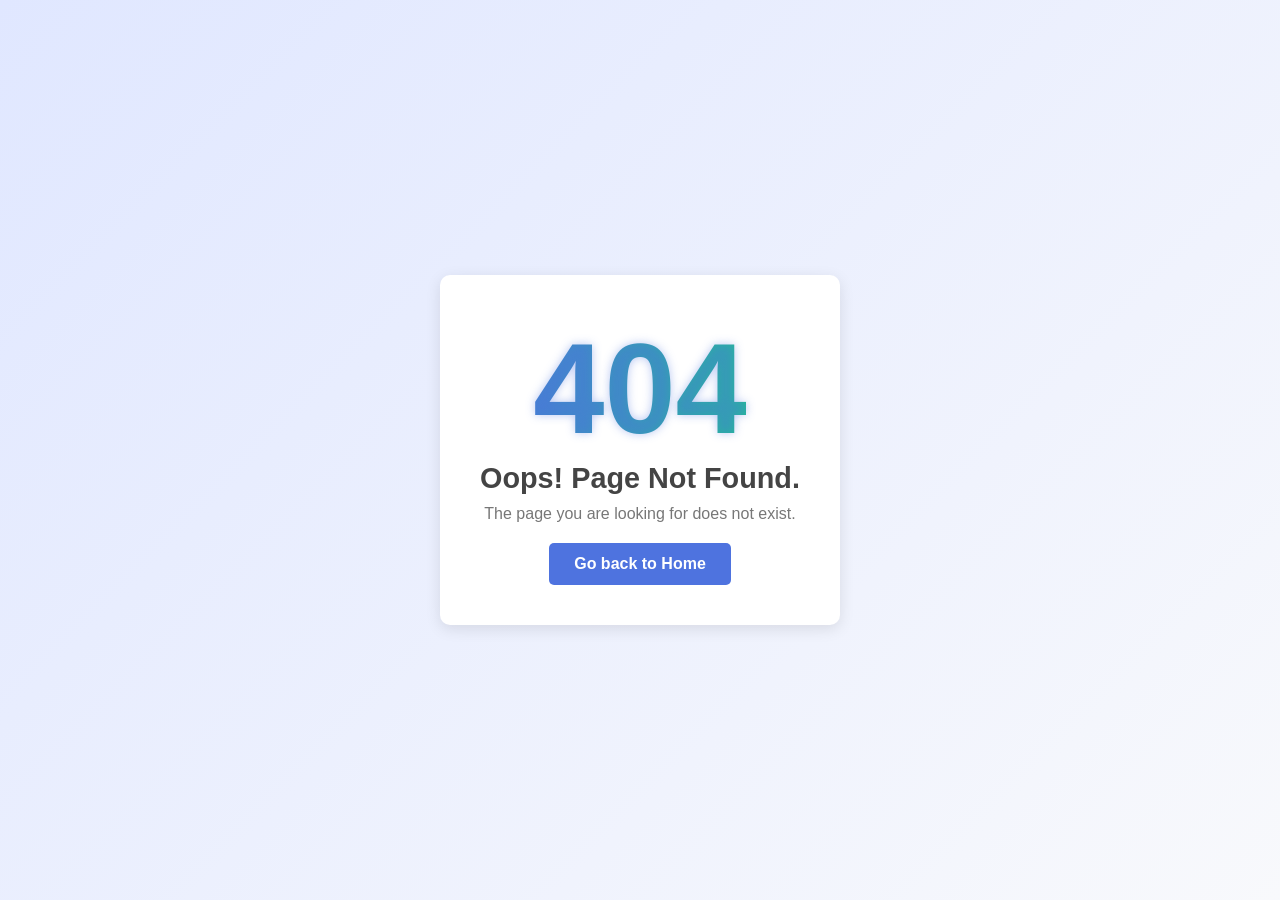
==== index.html @ c1e82f44 "Initial commit" ====
<!DOCTYPE html>
<html lang="en">
<head>
    <meta charset="UTF-8">
    <meta name="viewport" content="width=device-width, initial-scale=1.0">
    <title>Custom 404 Page</title>
    <link rel="stylesheet" href="styles.css">
</head>
<body>

    <main class ="container">
        <section class="error-wrapper">
        <h1 class="error-code">404</h1>
        <h2 class="error-message">Oops! Page Not Found.</h2>
        <p class="error-description">The page you are looking for does not exist.</p>
<a href="/" class="home-btn">Go back to Home</a>

        </section>

    </main>
</body>
</html>
---- styles.css ----
/* Reset default browser padding/margin */
* {
    margin: 0;
    padding: 0;
    box-sizing: border-box;
}

/* Full page layout */
body {
    font-family: Arial, sans-serif;
    background-color: #f8f9fc;
    display: flex;
    justify-content: center;
    align-items: center;
    height: 100vh;
}

/* Wrapper styling */
.error-wrapper {
    text-align: center;
    padding: 20px;
}

/* Big 404 */
.error-code {
    font-size: 8rem;
    font-weight: bold;
    color: #2e3a59;
}

/* Subtitle */
.error-message {
    font-size: 1.8rem;
    margin-bottom: 10px;
    color: #444;
}

/* Description */
.error-description {
    font-size: 1rem;
    color: #777;
    margin-bottom: 20px;
}

/* Button style */
.home-btn {
    display: inline-block;
    text-decoration: none;
    background-color: #4e73df;
    color: #fff;
    padding: 12px 25px;
    border-radius: 5px;
    font-weight: bold;
    transition: 0.3s ease;
}

/* Hover effect */
.home-btn:hover {
    background-color: #3752a6;
}

/* Day 8*/

.error-wrapper {
    background: #fff;
    padding: 40px;
    border-radius: 10px;
    box-shadow: 0 4px 15px rgba(0, 0, 0, 0.1);
}

body {
    background: linear-gradient(135deg, #e0e7ff, #f8f9fc);
}

.error-code {
    text-shadow: 0 0 10px rgba(78,115,223,0.4);
}

.error-code {
    background: linear-gradient(90deg, #4e73df, #1cc88a);
    -webkit-background-clip: text;
    color: transparent;
}

.home-btn {
    transform: scale(1);
    transition: 0.3s ease;
}

.home-btn:hover {
    transform: scale(1.05);
}

.error-wrapper {
    margin: 20px;
}

.error-img {
    max-width: 200px;
    margin-bottom: 20px;
}

/* ===== RESPONSIVENESS (Day 9) ===== */

/* Mobile screens */
@media (max-width: 480px) {
    .error-wrapper {
        padding: 25px;
    }

    .error-code {
        font-size: 5rem;
    }

    .error-message {
        font-size: 1.4rem;
    }

    .error-description {
        font-size: 0.95rem;
    }

    .home-btn {
        padding: 10px 20px;
        font-size: 0.95rem;
    }
}

/* Medium tablets */
@media (max-width: 768px) {
    .error-code {
        font-size: 6rem;
    }
}
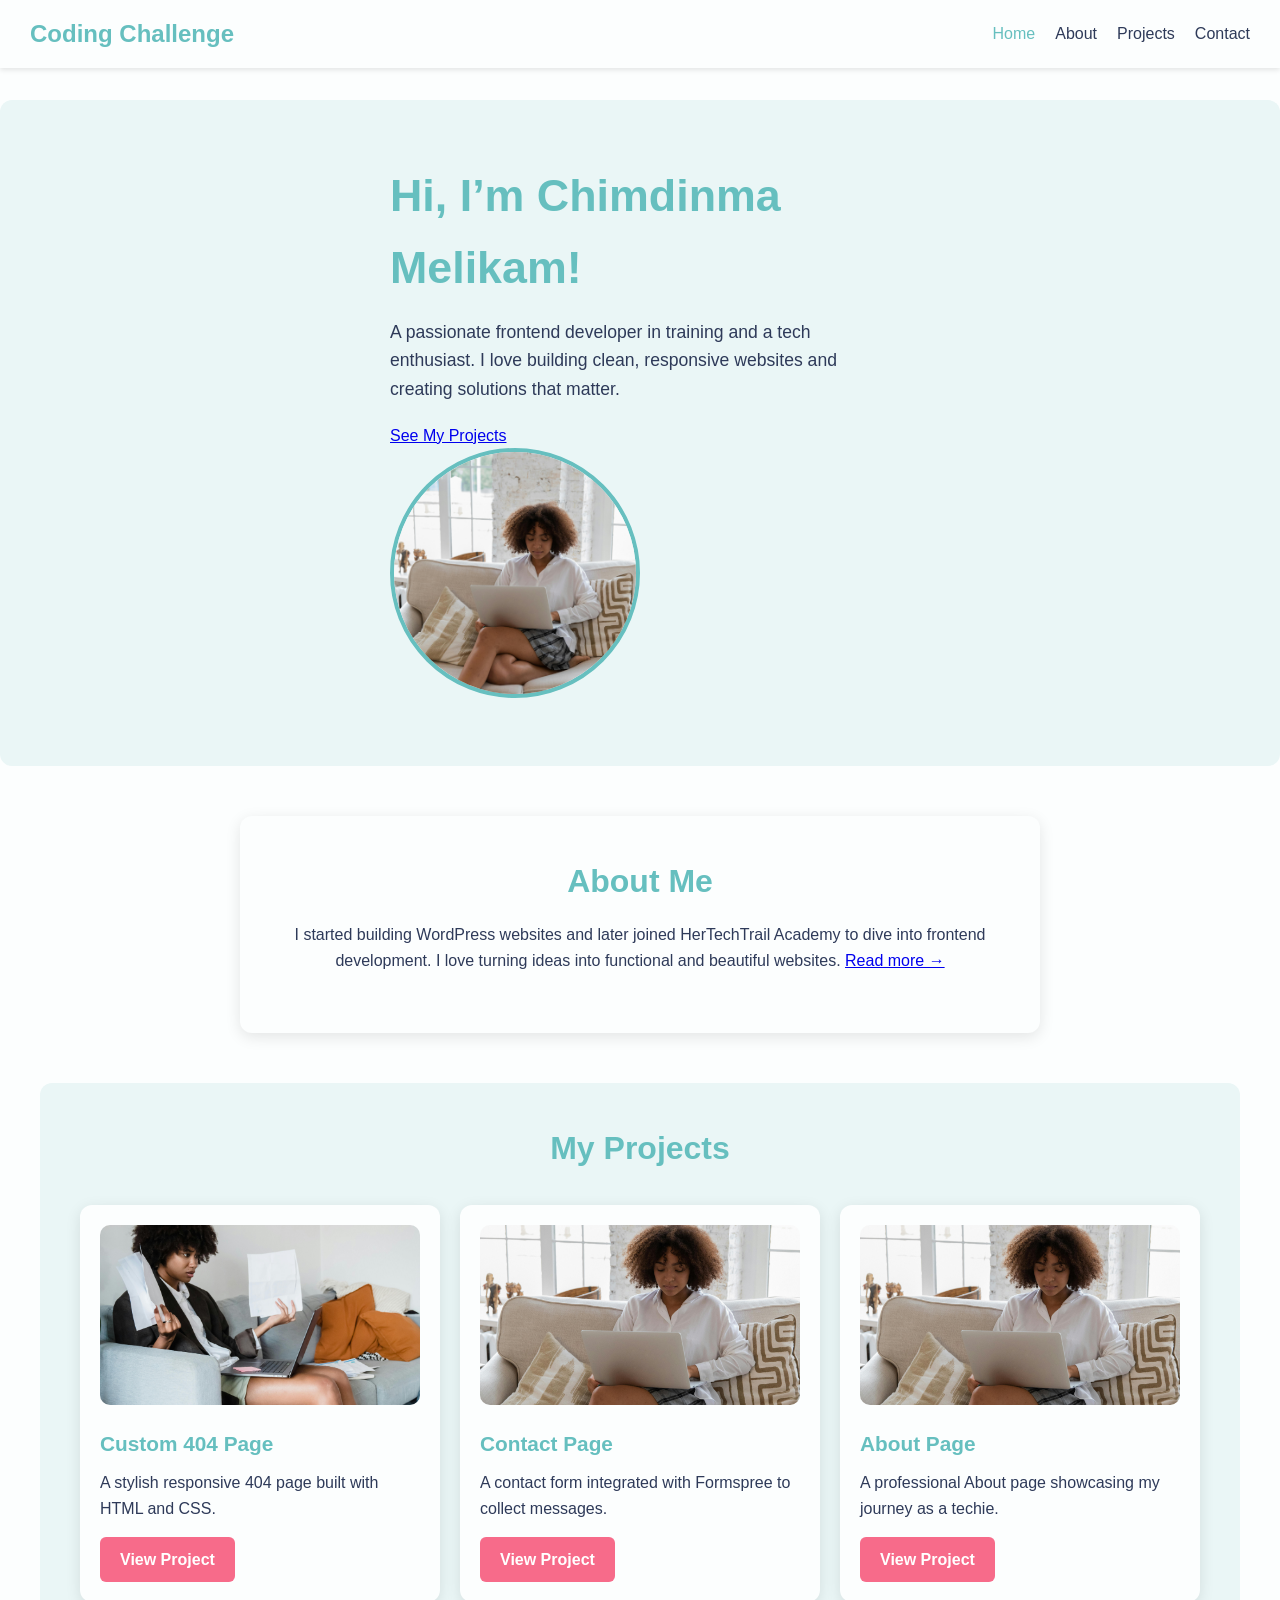
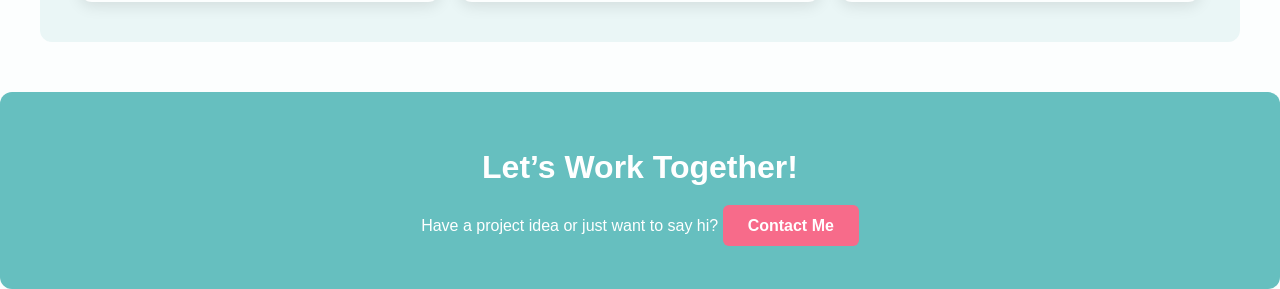
==== commit c9b4fda3: "Update portfolio: added Home, About, Projects, Contact pages and updated 404 styling" ====
--- a/index.html
+++ b/index.html
@@ -1,22 +1,76 @@
 <!DOCTYPE html>
 <html lang="en">
 <head>
-    <meta charset="UTF-8">
-    <meta name="viewport" content="width=device-width, initial-scale=1.0">
-    <title>Custom 404 Page</title>
-    <link rel="stylesheet" href="styles.css">
+  <meta charset="UTF-8">
+  <meta name="viewport" content="width=device-width, initial-scale=1.0">
+  <title>Home | Chimdinma Melikam</title>
+  <link rel="stylesheet" href="styles.css">
 </head>
 <body>
 
-    <main class ="container">
-        <section class="error-wrapper">
-        <h1 class="error-code">404</h1>
-        <h2 class="error-message">Oops! Page Not Found.</h2>
-        <p class="error-description">The page you are looking for does not exist.</p>
-<a href="/" class="home-btn">Go back to Home</a>
+  <!-- NAVBAR -->
+  <nav class="navbar">
+      <div class="logo">Coding Challenge</div>
+      <ul class="nav-links">
+          <li><a href="index.html" class="active">Home</a></li>
+          <li><a href="about.html">About</a></li>
+          <li><a href="projects.html">Projects</a></li>
+          <li><a href="contact.html">Contact</a></li>
+      </ul>
+  </nav>
 
-        </section>
+  <!-- HERO SECTION -->
+  <section class="hero-section">
+      <div class="hero-content">
+          <div class="hero-text">
+              <h1>Hi, I’m Chimdinma Melikam!</h1>
+              <p>A passionate frontend developer in training and a tech enthusiast. I love building clean, responsive websites and creating solutions that matter.</p>
+              <a href="projects.html" class="home-btn">See My Projects</a>
+          </div>
+          <div class="hero-image">
+              <img src="images/contact.jpg" alt="Chimdinma Melikam">
+          </div>
+      </div>
+  </section>
 
-    </main>
+  <!-- ABOUT PREVIEW -->
+  <section class="about-preview">
+      <h2>About Me</h2>
+      <p>I started building WordPress websites and later joined HerTechTrail Academy to dive into frontend development. I love turning ideas into functional and beautiful websites. <a href="about.html">Read more →</a></p>
+  </section>
+
+  <!-- PROJECTS PREVIEW -->
+  <section class="projects-preview">
+      <h2>My Projects</h2>
+      <div class="projects-grid">
+          <div class="project-card">
+              <img src="images/custom.jpg" alt="Custom 404 Page">
+              <h3>Custom 404 Page</h3>
+              <p>A stylish responsive 404 page built with HTML and CSS.</p>
+              <a href="projects.html" class="home-btn">View Project</a>
+          </div>
+
+          <div class="project-card">
+              <img src="images/contact.jpg" alt="Contact Page">
+              <h3>Contact Page</h3>
+              <p>A contact form integrated with Formspree to collect messages.</p>
+              <a href="projects.html" class="home-btn">View Project</a>
+          </div>
+
+          <div class="project-card">
+              <img src="images/contact.jpg" alt="About Page">
+              <h3>About Page</h3>
+              <p>A professional About page showcasing my journey as a techie.</p>
+              <a href="projects.html" class="home-btn">View Project</a>
+          </div>
+      </div>
+  </section>
+
+  <!-- CONTACT CTA -->
+  <section class="contact-cta">
+      <h2>Let’s Work Together!</h2>
+      <p>Have a project idea or just want to say hi? <a href="contact.html" class="home-btn">Contact Me</a></p>
+  </section>
+
 </body>
-</html>+</html>
--- a/styles.css
+++ b/styles.css
@@ -1,134 +1,579 @@
-/* Reset default browser padding/margin */
+/* ==========================
+   Reset & Base Styles
+========================== */
 * {
     margin: 0;
     padding: 0;
     box-sizing: border-box;
 }
 
-/* Full page layout */
 body {
     font-family: Arial, sans-serif;
-    background-color: #f8f9fc;
+    background-color: #fcfefe; /* third-color */
+    color: #2e3a59;
+    line-height: 1.6;
+}
+
+/* ==========================
+   Navbar
+========================== */
+.navbar {
+    width: 100%;
+    position: fixed;
+    top: 0;
+    left: 0;
+    background: #fcfefe; /* third-color */
+    padding: 15px 30px;
+    display: flex;
+    justify-content: space-between;
+    align-items: center;
+    box-shadow: 0 2px 5px rgba(0,0,0,0.1);
+    z-index: 1000;
+}
+
+.navbar .logo {
+    font-weight: bold;
+    font-size: 1.5rem;
+    color: #66bfbf; /* first-color */
+}
+
+.navbar ul {
+    list-style: none;
+    display: flex;
+    gap: 20px;
+}
+
+.navbar ul li a {
+    text-decoration: none;
+    font-weight: 500;
+    color: #2e3a59;
+    transition: 0.3s;
+}
+
+.navbar ul li a:hover,
+.navbar ul li a.active {
+    color: #66bfbf; /* first-color */
+}
+
+/* ==========================
+   Hero Section
+========================== */
+.hero-section {
+    margin-top: 100px; /* leave space for fixed navbar */
+    background: #eaf6f6; /* second-color */
+    display: flex;
+    flex-wrap: wrap;
+    justify-content: center;
+    align-items: center;
+    padding: 60px 20px;
+    gap: 40px;
+    border-radius: 12px;
+}
+
+.hero-text {
+    max-width: 500px;
+}
+
+.hero-text h1 {
+    font-size: 2.8rem;
+    color: #66bfbf; /* first-color */
+    margin-bottom: 15px;
+}
+
+.hero-text p {
+    font-size: 1.1rem;
+    color: #2e3a59;
+    margin-bottom: 20px;
+}
+
+.hero-btn {
+    display: inline-block;
+    background-color: #f76b8a; /* fourth-color */
+    color: #fff;
+    padding: 12px 25px;
+    border-radius: 6px;
+    font-weight: bold;
+    text-decoration: none;
+    transition: 0.3s ease;
+}
+
+.hero-btn:hover {
+    background-color: #66bfbf; /* first-color */
+}
+
+/* Hero Image */
+.hero-image img {
+    width: 250px;
+    height: 250px;
+    border-radius: 50%;
+    object-fit: cover;
+    border: 4px solid #66bfbf; /* first-color */
+}
+
+/* ==========================
+   About Preview Section
+========================== */
+.about-preview {
+    max-width: 800px;
+    margin: 50px auto;
+    text-align: center;
+    background: #fcfefe; /* third-color */
+    padding: 40px;
+    border-radius: 12px;
+    box-shadow: 0 4px 15px rgba(0,0,0,0.1);
+}
+
+.about-preview h2 {
+    font-size: 2rem;
+    color: #66bfbf; /* first-color */
+    margin-bottom: 15px;
+}
+
+.about-preview p {
+    font-size: 1rem;
+    color: #2e3a59;
+    margin-bottom: 20px;
+}
+
+/* ==========================
+   Projects Preview Section
+========================== */
+.projects-preview {
+    max-width: 1200px;
+    margin: 50px auto;
+    text-align: center;
+    background: #eaf6f6; /* second-color */
+    padding: 40px;
+    border-radius: 12px;
+}
+
+.projects-preview h2 {
+    font-size: 2rem;
+    color: #66bfbf; /* first-color */
+    margin-bottom: 30px;
+}
+
+/* Grid for project cards */
+.projects-preview .projects-grid {
+    display: grid;
+    grid-template-columns: repeat(auto-fit, minmax(280px, 1fr));
+    gap: 20px;
+}
+
+/* Project Card */
+.project-card {
+    background: #fcfefe; /* third-color */
+    padding: 20px;
+    border-radius: 12px;
+    box-shadow: 0 4px 15px rgba(0,0,0,0.1);
+    text-align: left;
+    transition: transform 0.3s ease, box-shadow 0.3s ease;
+}
+
+.project-card:hover {
+    transform: translateY(-5px);
+    box-shadow: 0 8px 20px rgba(0,0,0,0.15);
+}
+
+.project-card img {
+    width: 100%;
+    border-radius: 10px;
+    margin-bottom: 15px;
+}
+
+.project-card h3 {
+    font-size: 1.2rem;
+    color: #66bfbf; /* first-color */
+    margin-bottom: 10px;
+}
+
+.project-card p {
+    font-size: 0.95rem;
+    color: #2e3a59;
+    margin-bottom: 15px;
+}
+
+.project-card .home-btn {
+    background-color: #f76b8a; /* fourth-color */
+    color: #fff;
+    padding: 10px 20px;
+    border-radius: 5px;
+    text-decoration: none;
+}
+
+.project-card .home-btn:hover {
+    background-color: #66bfbf; /* first-color */
+}
+
+/* ==========================
+   Contact CTA Section
+========================== */
+.contact-cta {
+    text-align: center;
+    background: #66bfbf; /* first-color */
+    color: #fff;
+    padding: 50px 20px;
+    margin-top: 50px;
+    border-radius: 12px;
+}
+
+.contact-cta h2 {
+    font-size: 2rem;
+    margin-bottom: 20px;
+}
+
+.contact-cta p a.home-btn {
+    background-color: #f76b8a; /* fourth-color */
+    color: #fff;
+    padding: 12px 25px;
+    border-radius: 6px;
+    font-weight: bold;
+    text-decoration: none;
+}
+
+.contact-cta p a.home-btn:hover {
+    background-color: #66bfbf; /* first-color */
+}
+
+/* ==========================
+   Footer (optional)
+========================== */
+footer {
+    text-align: center;
+    padding: 30px 20px;
+    background: #fcfefe; /* third-color */
+    color: #2e3a59;
+    margin-top: 50px;
+    box-shadow: 0 -2px 5px rgba(0,0,0,0.05);
+}
+
+/* ==========================
+   Responsiveness
+========================== */
+@media (max-width: 768px) {
+    .hero-section {
+        flex-direction: column;
+        text-align: center;
+    }
+
+    .hero-image img {
+        width: 200px;
+        height: 200px;
+    }
+}
+
+@media (max-width: 480px) {
+    .hero-text h1 {
+        font-size: 1.8rem;
+    }
+
+    .hero-text p {
+        font-size: 1rem;
+    }
+
+    .about-preview,
+    .projects-preview,
+    .project-card,
+    .contact-cta {
+        padding: 25px;
+    }
+
+    .project-card h3 {
+        font-size: 1rem;
+    }
+
+    .project-card p {
+        font-size: 0.9rem;
+    }
+}
+
+/* ==========================
+   About Page
+========================== */
+.about-container {
+    margin-top: 130px; /* leave space for navbar */
     display: flex;
     justify-content: center;
-    align-items: center;
-    height: 100vh;
-}
-
-/* Wrapper styling */
-.error-wrapper {
-    text-align: center;
     padding: 20px;
 }
 
-/* Big 404 */
-.error-code {
-    font-size: 8rem;
+.about-wrapper {
+    max-width: 750px;
+    background: #fcfefe; /* third-color */
+    padding: 40px;
+    border-radius: 12px;
+    box-shadow: 0 4px 15px rgba(0,0,0,0.1);
+    text-align: center;
+}
+
+.profile-image {
+    margin-bottom: 25px;
+}
+
+.profile-image img {
+    width: 250px;
+    height: 250px;
+    border-radius: 50%;
+    object-fit: cover;
+    border: 4px solid #66bfbf; /* first-color */
+}
+
+.about-wrapper h1 {
+    font-size: 2.2rem;
+    color: #66bfbf; /* first-color */
+    margin-bottom: 20px;
+}
+
+.about-wrapper p {
+    font-size: 1.05rem;
+    color: #2e3a59;
+    margin-bottom: 18px;
+    line-height: 1.7;
+}
+
+.about-wrapper .intro-text {
+    font-weight: 500;
+}
+
+.about-wrapper .closing-text {
     font-weight: bold;
-    color: #2e3a59;
-}
-
-/* Subtitle */
-.error-message {
-    font-size: 1.8rem;
+    margin-top: 20px;
+    color: #f76b8a; /* fourth-color */
+}
+
+/* Responsive */
+@media (max-width: 768px) {
+    .profile-image img {
+        width: 200px;
+        height: 200px;
+    }
+}
+
+@media (max-width: 480px) {
+    .about-wrapper {
+        padding: 25px;
+    }
+
+    .about-wrapper h1 {
+        font-size: 1.6rem;
+    }
+
+    .about-wrapper p {
+        font-size: 1rem;
+    }
+}
+
+/* ==========================
+   Projects Page
+========================== */
+.projects-container {
+    margin-top: 130px; /* leave space for navbar */
+    padding: 20px;
+    display: flex;
+    justify-content: center;
+}
+
+.projects-wrapper {
+    max-width: 1200px;
+    text-align: center;
+    background: #eaf6f6; /* second-color */
+    padding: 40px;
+    border-radius: 12px;
+}
+
+.projects-wrapper h1 {
+    font-size: 2.5rem;
+    color: #66bfbf; /* first-color */
+    margin-bottom: 15px;
+}
+
+.projects-wrapper p {
+    font-size: 1.05rem;
+    color: #2e3a59;
+    margin-bottom: 30px;
+}
+
+/* Grid layout for project cards */
+.projects-grid {
+    display: grid;
+    grid-template-columns: repeat(auto-fit, minmax(280px, 1fr));
+    gap: 25px;
+}
+
+/* Project Card */
+.project-card {
+    background: #fcfefe; /* third-color */
+    padding: 20px;
+    border-radius: 12px;
+    box-shadow: 0 4px 15px rgba(0,0,0,0.1);
+    transition: transform 0.3s ease, box-shadow 0.3s ease;
+    text-align: left;
+}
+
+.project-card:hover {
+    transform: translateY(-5px);
+    box-shadow: 0 8px 20px rgba(0,0,0,0.15);
+}
+
+.project-card img {
+    width: 100%;
+    height: 180px;
+    object-fit: cover;
+    border-radius: 10px;
+    margin-bottom: 15px;
+}
+
+.project-card h3 {
+    font-size: 1.3rem;
+    color: #66bfbf; /* first-color */
     margin-bottom: 10px;
-    color: #444;
-}
-
-/* Description */
-.error-description {
+}
+
+.project-card p {
     font-size: 1rem;
-    color: #777;
+    color: #2e3a59;
+    margin-bottom: 15px;
+}
+
+.project-card .home-btn {
+    display: inline-block;
+    background-color: #f76b8a; /* fourth-color */
+    color: #fff;
+    padding: 10px 20px;
+    border-radius: 6px;
+    font-weight: bold;
+    text-decoration: none;
+    transition: 0.3s ease;
+}
+
+.project-card .home-btn:hover {
+    background-color: #66bfbf; /* first-color */
+}
+
+/* Responsive */
+@media (max-width: 768px) {
+    .projects-grid {
+        grid-template-columns: 1fr 1fr;
+    }
+}
+
+@media (max-width: 480px) {
+    .projects-grid {
+        grid-template-columns: 1fr;
+    }
+
+    .projects-wrapper h1 {
+        font-size: 2rem;
+    }
+
+    .projects-wrapper p {
+        font-size: 1rem;
+    }
+
+    .project-card h3 {
+        font-size: 1.1rem;
+    }
+
+    .project-card p {
+        font-size: 0.95rem;
+    }
+}
+
+/* ==========================
+   Contact Page
+========================== */
+.contact-container {
+    margin-top: 130px; /* leave space for navbar */
+    display: flex;
+    justify-content: center;
+    padding: 20px;
+}
+
+.contact-wrapper {
+    max-width: 600px;
+    width: 100%;
+    background: #fcfefe; /* third-color */
+    padding: 40px;
+    border-radius: 12px;
+    box-shadow: 0 4px 15px rgba(0,0,0,0.1);
+    text-align: left;
+}
+
+.contact-wrapper h1 {
+    color: #66bfbf; /* first-color */
+    font-size: 2.2rem;
+    margin-bottom: 15px;
+    text-align: center;
+}
+
+.contact-wrapper p {
+    color: #2e3a59;
+    font-size: 1rem;
+    margin-bottom: 25px;
+    text-align: center;
+}
+
+.contact-form .form-group {
     margin-bottom: 20px;
 }
 
-/* Button style */
-.home-btn {
+.contact-form label {
+    display: block;
+    font-weight: 600;
+    margin-bottom: 6px;
+    color: #2e3a59;
+}
+
+.contact-form input,
+.contact-form textarea {
+    width: 100%;
+    padding: 12px 15px;
+    border-radius: 8px;
+    border: 1px solid #ddd;
+    font-size: 1rem;
+    transition: 0.3s;
+}
+
+.contact-form input:focus,
+.contact-form textarea:focus {
+    outline: none;
+    border-color: #66bfbf; /* first-color */
+    box-shadow: 0 0 8px rgba(102,191,191,0.4);
+}
+
+.submit-btn {
     display: inline-block;
-    text-decoration: none;
-    background-color: #4e73df;
+    background-color: #f76b8a; /* fourth-color */
     color: #fff;
     padding: 12px 25px;
-    border-radius: 5px;
+    border: none;
+    border-radius: 8px;
     font-weight: bold;
+    cursor: pointer;
     transition: 0.3s ease;
 }
 
-/* Hover effect */
-.home-btn:hover {
-    background-color: #3752a6;
-}
-
-/* Day 8*/
-
-.error-wrapper {
-    background: #fff;
-    padding: 40px;
-    border-radius: 10px;
-    box-shadow: 0 4px 15px rgba(0, 0, 0, 0.1);
-}
-
-body {
-    background: linear-gradient(135deg, #e0e7ff, #f8f9fc);
-}
-
-.error-code {
-    text-shadow: 0 0 10px rgba(78,115,223,0.4);
-}
-
-.error-code {
-    background: linear-gradient(90deg, #4e73df, #1cc88a);
-    -webkit-background-clip: text;
-    color: transparent;
-}
-
-.home-btn {
-    transform: scale(1);
-    transition: 0.3s ease;
-}
-
-.home-btn:hover {
-    transform: scale(1.05);
-}
-
-.error-wrapper {
-    margin: 20px;
-}
-
-.error-img {
-    max-width: 200px;
-    margin-bottom: 20px;
-}
-
-/* ===== RESPONSIVENESS (Day 9) ===== */
-
-/* Mobile screens */
+.submit-btn:hover {
+    background-color: #66bfbf; /* first-color */
+}
+
+/* Responsive */
+@media (max-width: 768px) {
+    .contact-wrapper {
+        padding: 30px;
+    }
+}
+
 @media (max-width: 480px) {
-    .error-wrapper {
-        padding: 25px;
-    }
-
-    .error-code {
-        font-size: 5rem;
-    }
-
-    .error-message {
-        font-size: 1.4rem;
-    }
-
-    .error-description {
+    .contact-wrapper {
+        padding: 20px;
+    }
+
+    .contact-wrapper h1 {
+        font-size: 1.8rem;
+    }
+
+    .contact-wrapper p {
         font-size: 0.95rem;
     }
-
-    .home-btn {
-        padding: 10px 20px;
-        font-size: 0.95rem;
-    }
-}
-
-/* Medium tablets */
-@media (max-width: 768px) {
-    .error-code {
-        font-size: 6rem;
-    }
-}
+}
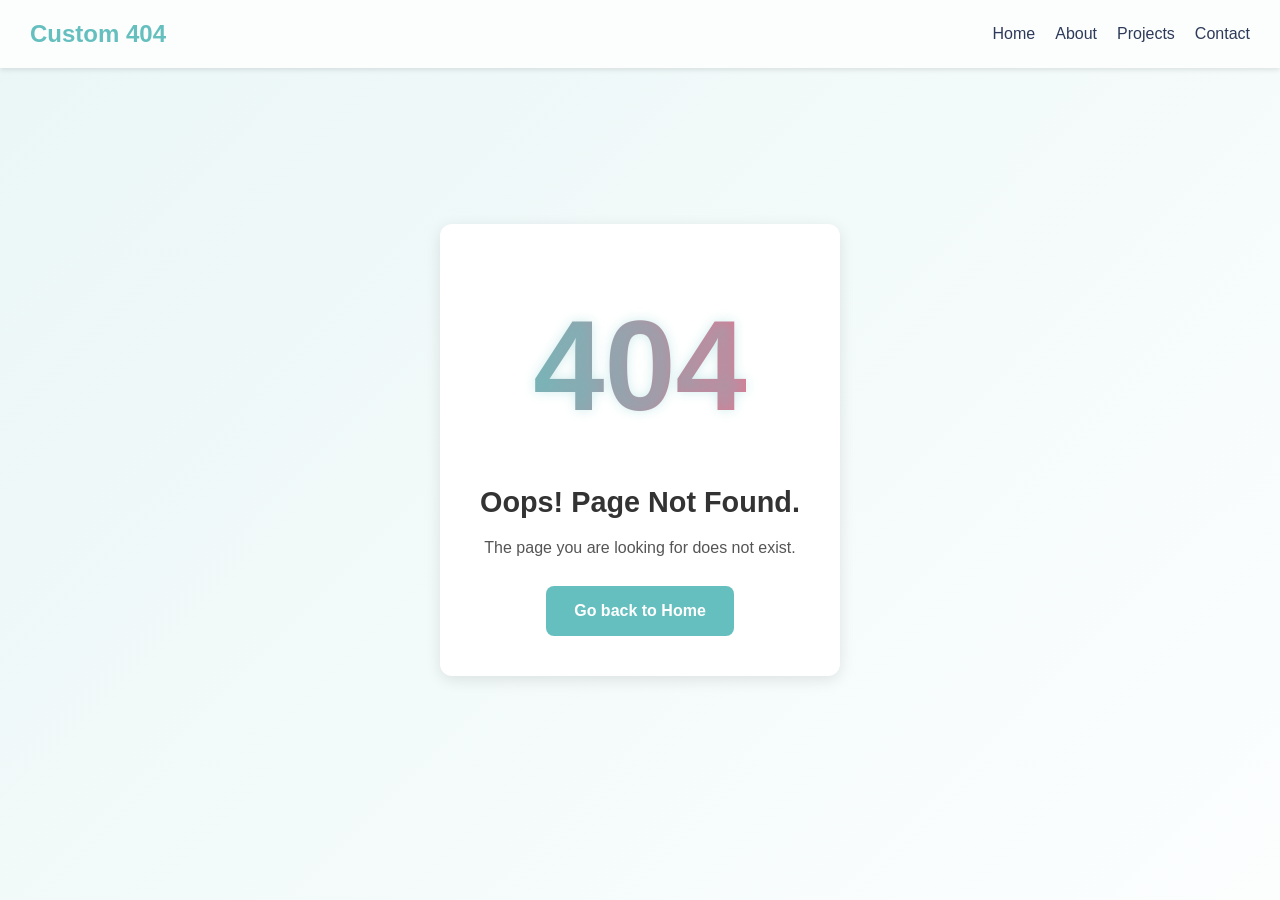
==== commit f42e9b74: "update" ====
--- a/index.html
+++ b/index.html
@@ -1,76 +1,33 @@
 <!DOCTYPE html>
 <html lang="en">
 <head>
-  <meta charset="UTF-8">
-  <meta name="viewport" content="width=device-width, initial-scale=1.0">
-  <title>Home | Chimdinma Melikam</title>
-  <link rel="stylesheet" href="styles.css">
+    <meta charset="UTF-8">
+    <meta name="viewport" content="width=device-width, initial-scale=1.0">
+    <title>Custom 404 Page</title>
+    <link rel="stylesheet" href="styles.css">
 </head>
 <body>
+    <nav class="navbar">
+    <div class="logo">Custom 404</div>
 
-  <!-- NAVBAR -->
-  <nav class="navbar">
-      <div class="logo">Coding Challenge</div>
-      <ul class="nav-links">
-          <li><a href="index.html" class="active">Home</a></li>
-          <li><a href="about.html">About</a></li>
-          <li><a href="projects.html">Projects</a></li>
-          <li><a href="contact.html">Contact</a></li>
-      </ul>
-  </nav>
+    <ul class="nav-links">
+        <li><a href="">Home</a></li>
+        <li><a href="">About</a></li>
+        <li><a href="">Projects</a></li>
+        <li><a href="">Contact</a></li>
+    </ul>
+</nav>
 
-  <!-- HERO SECTION -->
-  <section class="hero-section">
-      <div class="hero-content">
-          <div class="hero-text">
-              <h1>Hi, I’m Chimdinma Melikam!</h1>
-              <p>A passionate frontend developer in training and a tech enthusiast. I love building clean, responsive websites and creating solutions that matter.</p>
-              <a href="projects.html" class="home-btn">See My Projects</a>
-          </div>
-          <div class="hero-image">
-              <img src="images/contact.jpg" alt="Chimdinma Melikam">
-          </div>
-      </div>
-  </section>
 
-  <!-- ABOUT PREVIEW -->
-  <section class="about-preview">
-      <h2>About Me</h2>
-      <p>I started building WordPress websites and later joined HerTechTrail Academy to dive into frontend development. I love turning ideas into functional and beautiful websites. <a href="about.html">Read more →</a></p>
-  </section>
+    <main class ="container">
+        <section class="error-wrapper">
+        <h1 class="error-code">404</h1>
+        <h2 class="error-message">Oops! Page Not Found.</h2>
+        <p class="error-description">The page you are looking for does not exist.</p>
+<a href="/" class="home-btn">Go back to Home</a>
 
-  <!-- PROJECTS PREVIEW -->
-  <section class="projects-preview">
-      <h2>My Projects</h2>
-      <div class="projects-grid">
-          <div class="project-card">
-              <img src="images/custom.jpg" alt="Custom 404 Page">
-              <h3>Custom 404 Page</h3>
-              <p>A stylish responsive 404 page built with HTML and CSS.</p>
-              <a href="projects.html" class="home-btn">View Project</a>
-          </div>
+        </section>
 
-          <div class="project-card">
-              <img src="images/contact.jpg" alt="Contact Page">
-              <h3>Contact Page</h3>
-              <p>A contact form integrated with Formspree to collect messages.</p>
-              <a href="projects.html" class="home-btn">View Project</a>
-          </div>
-
-          <div class="project-card">
-              <img src="images/contact.jpg" alt="About Page">
-              <h3>About Page</h3>
-              <p>A professional About page showcasing my journey as a techie.</p>
-              <a href="projects.html" class="home-btn">View Project</a>
-          </div>
-      </div>
-  </section>
-
-  <!-- CONTACT CTA -->
-  <section class="contact-cta">
-      <h2>Let’s Work Together!</h2>
-      <p>Have a project idea or just want to say hi? <a href="contact.html" class="home-btn">Contact Me</a></p>
-  </section>
-
+    </main>
 </body>
-</html>
+</html>
--- a/styles.css
+++ b/styles.css
@@ -483,11 +483,13 @@
    Contact Page
 ========================== */
 .contact-container {
-    margin-top: 130px; /* leave space for navbar */
     display: flex;
     justify-content: center;
     padding: 20px;
-}
+    margin-top: 0; /* no need for extra top margin since .main-content handles spacing */
+}
+
+
 
 .contact-wrapper {
     max-width: 600px;
@@ -577,3 +579,140 @@
         font-size: 0.95rem;
     }
 }
+
+.hero-section {
+    margin-top: 130px; /* leave space for navbar */
+    background: linear-gradient(135deg, #e0e7ff, #f8f9fc); /* optional background */
+    padding: 60px 20px;
+}
+
+.hero-content {
+    display: flex;
+    align-items: center;
+    justify-content: space-between;
+    gap: 50px;
+    max-width: 1200px;
+    margin: 0 auto;
+    flex-wrap: wrap; /* allows responsive stacking on smaller screens */
+}
+
+.hero-text {
+    flex: 1;
+    min-width: 300px;
+}
+
+.hero-text h1 {
+    font-size: 2.5rem;
+    color: #2e3a59;
+    margin-bottom: 15px;
+}
+
+.hero-text p {
+    font-size: 1.1rem;
+    color: #555;
+    margin-bottom: 20px;
+}
+
+.hero-image {
+    flex: 1;
+    min-width: 250px;
+    display: flex;
+    justify-content: center;
+}
+
+.hero-image img {
+    width: 250px;
+    height: 250px;
+    border-radius: 50%;
+    object-fit: cover;
+    border: 4px solid #66bfbf; /* first-color */
+}
+
+/* Spacer to push content below fixed navbar */
+.main-content {
+    margin-top: 120px; /* Adjust according to your navbar height */
+}
+
+/* --- RESET --- */
+* {
+    margin: 0;
+    padding: 0;
+    box-sizing: border-box;
+}
+
+/* --- PAGE LAYOUT --- */
+body {
+    font-family: 'Arial', sans-serif;
+    background: linear-gradient(135deg, #eaf6f6, #fcfefe);
+    display: flex;
+    justify-content: center;
+    align-items: center;
+    height: 100vh;
+    padding: 20px;
+}
+
+/* --- 404 WRAPPER --- */
+.error-wrapper {
+    text-align: center;
+    background: #fff;
+    padding: 40px;
+    border-radius: 12px;
+    box-shadow: 0 4px 15px rgba(0, 0, 0, 0.1);
+    max-width: 500px;
+}
+
+/* --- BIG 404 --- */
+.error-code {
+    font-size: 8rem;
+    font-weight: 900;
+    background: linear-gradient(90deg, #66bfbf, #f76b8a);
+    -webkit-background-clip: text;
+    color: transparent;
+    text-shadow: 0 0 12px rgba(102, 191, 191, 0.3);
+}
+
+/* --- TITLE TEXT --- */
+.error-message {
+    font-size: 1.8rem;
+    color: #333;
+    margin: 10px 0;
+}
+
+/* --- DESCRIPTION --- */
+.error-description {
+    font-size: 1rem;
+    color: #555;
+    margin-bottom: 25px;
+}
+
+/* --- BUTTON --- */
+.home-btn {
+    display: inline-block;
+    background: #66bfbf;
+    color: white;
+    padding: 12px 28px;
+    border-radius: 8px;
+    text-decoration: none;
+    font-weight: bold;
+    transition: 0.3s ease;
+}
+
+.home-btn:hover {
+    background: #f76b8a;
+    transform: scale(1.05);
+}
+
+/* --- RESPONSIVE --- */
+@media (max-width: 480px) {
+    .error-wrapper {
+        padding: 25px;
+    }
+
+    .error-code {
+        font-size: 5rem;
+    }
+
+    .error-message {
+        font-size: 1.4rem;
+    }
+}
